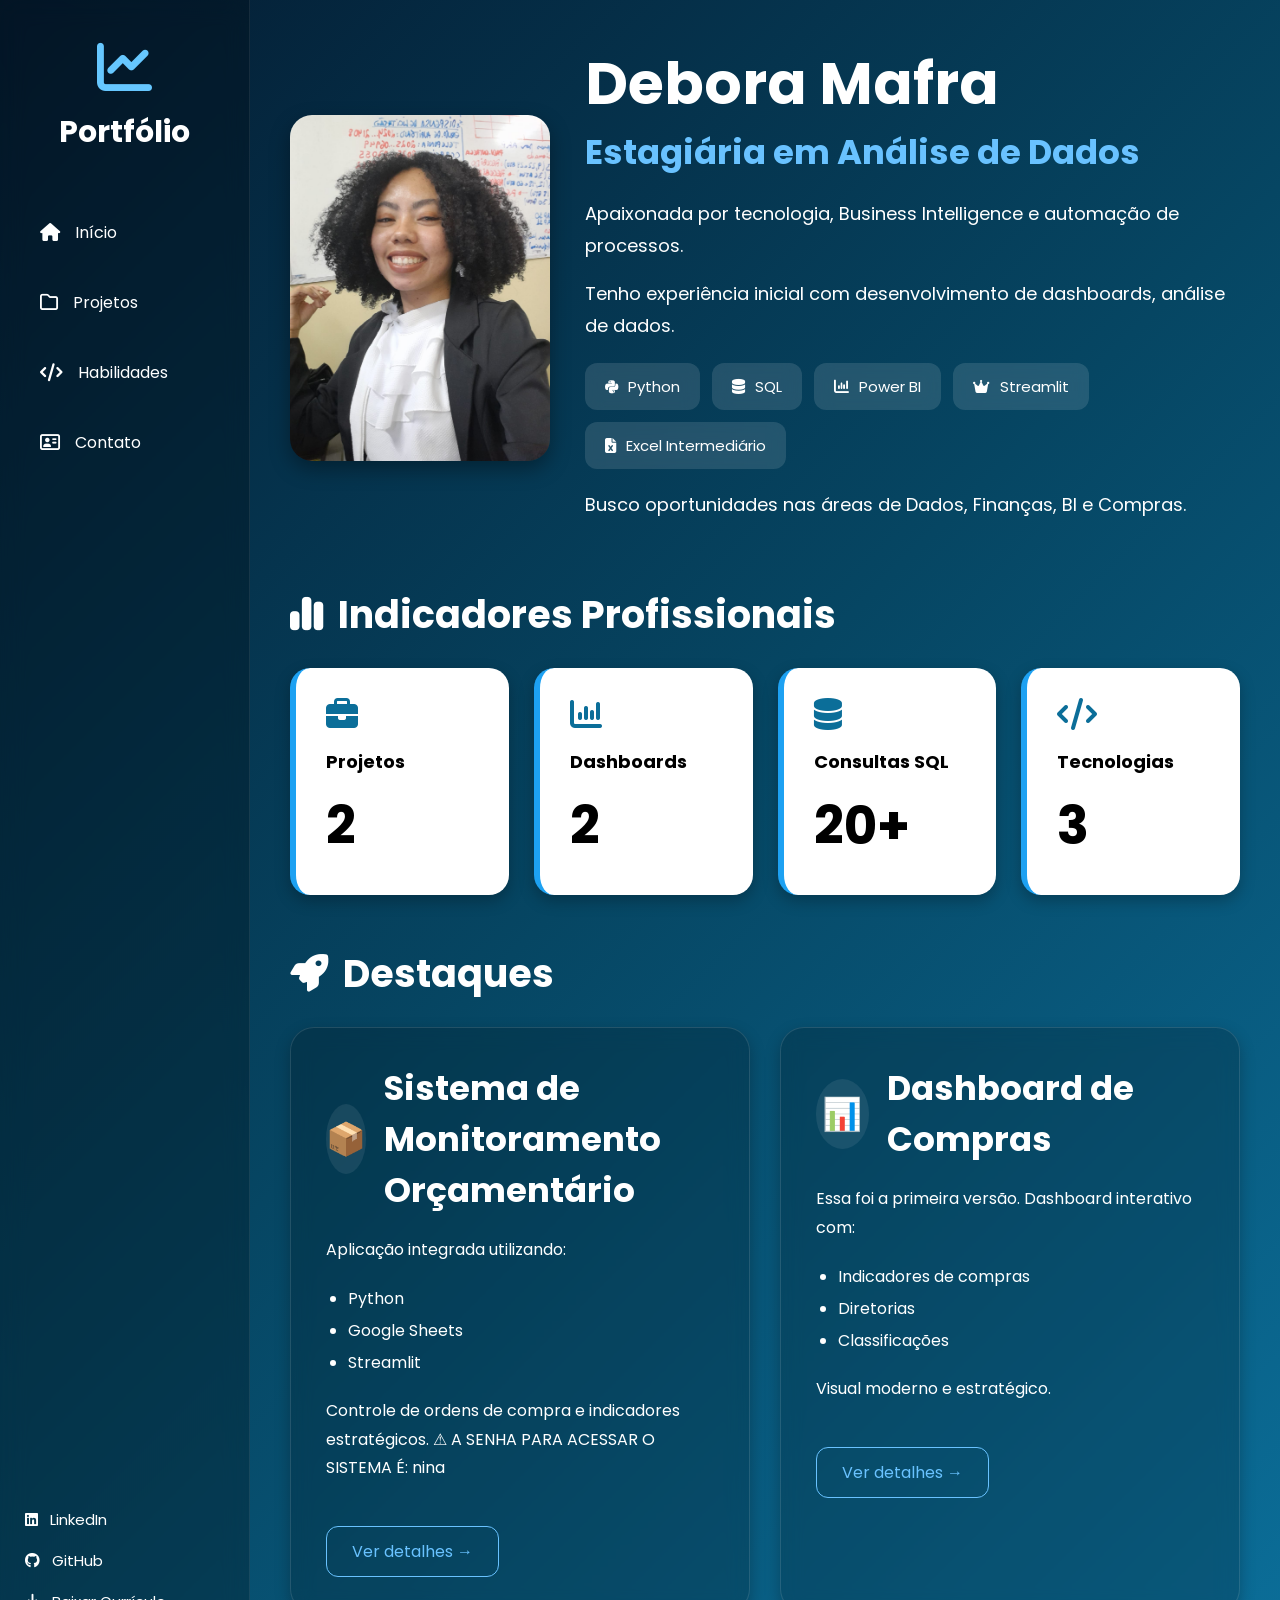
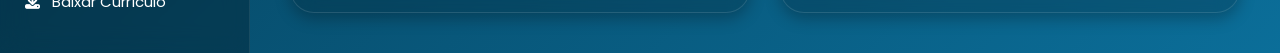
==== index.html @ f78bce86 "index" ====
<!DOCTYPE html>
<html lang="pt-br">
<head>
<meta charset="UTF-8">
<meta name="viewport" content="width=device-width, initial-scale=1.0">

<title>Portfólio Débora Mafra</title>

<link rel="preconnect" href="https://fonts.googleapis.com">
<link href="https://fonts.googleapis.com/css2?family=Poppins:wght@300;400;500;600;700&display=swap" rel="stylesheet">

<link rel="stylesheet"
href="https://cdnjs.cloudflare.com/ajax/libs/font-awesome/6.5.1/css/all.min.css"/>

<link rel="stylesheet" href="css/style.css">

</head>

<body>

<!-- =======================================================
SIDEBAR
======================================================= -->

<div class="sidebar">

    <div>

        <div class="logo">
            <i class="fa-solid fa-chart-line"></i>
            <h2>Portfólio</h2>
        </div>

        <div class="menu">

            <a href="#">
                <i class="fa-solid fa-house"></i>
                Início
            </a>

            <a href="#">
                <i class="fa-regular fa-folder"></i>
                Projetos
            </a>

            <a href="#">
                <i class="fa-solid fa-code"></i>
                Habilidades
            </a>

            <a href="#">
                <i class="fa-regular fa-address-card"></i>
                Contato
            </a>

        </div>

    </div>

    <div class="social">

        <a href="https://www.linkedin.com/in/debora-mafra-167b701a0" target="_blank">
            <i class="fa-brands fa-linkedin"></i>
            LinkedIn
        </a>

        <a href="https://github.com/MafraDeborita"target="_blank">
            <i class="fa-brands fa-github"></i>
            GitHub
        </a>

        <a href="https://canva.link/s6s443f8kf9l5qo"target="_blank">
            <i class="fa-solid fa-download"></i>
            Baixar Currículo
        </a>

    </div>

</div>

<!-- =======================================================
MAIN
======================================================= -->

<div class="container">

    <!-- TOP -->

    <div class="top">

        <img src="minha_foto.jpeg" alt="Débora Mafra">

        <div class="info">

            <h1>Debora Mafra</h1>

            <h3>Estagiária em Análise de Dados</h3>

            <p>
                Apaixonada por tecnologia, Business Intelligence e automação
                de processos.
            </p>

            <p>
                Tenho experiência inicial com desenvolvimento de dashboards,
                análise de dados.
            </p>

            <div class="skills">

                <div class="skill">
                    <i class="fa-brands fa-python"></i>
                    Python
                </div>

                <div class="skill">
                    <i class="fa-solid fa-database"></i>
                    SQL
                </div>

                <div class="skill">
                    <i class="fa-solid fa-chart-column"></i>
                    Power BI
                </div>

                <div class="skill">
                    <i class="fa-solid fa-crown"></i>
                    Streamlit
                </div>

                <div class="skill">
                    <i class="fa-solid fa-file-excel"></i>
                    Excel Intermediário
                </div>

            </div>

            <p>
                Busco oportunidades nas áreas de Dados, Finanças, BI e Compras.
            </p>

        </div>

    </div>

    <!-- KPI -->

    <h2 class="section-title">
        <i class="fa-solid fa-chart-simple"></i>
        Indicadores Profissionais
    </h2>

    <div class="kpis">

        <div class="kpi">
            <i class="fa-solid fa-briefcase"></i>
            <h4>Projetos</h4>
            <h2>2</h2>
        </div>

        <div class="kpi">
            <i class="fa-solid fa-chart-column"></i>
            <h4>Dashboards</h4>
            <h2>2</h2>
        </div>

        <div class="kpi">
            <i class="fa-solid fa-database"></i>
            <h4>Consultas SQL</h4>
            <h2>20+</h2>
        </div>

        <div class="kpi">
            <i class="fa-solid fa-code"></i>
            <h4>Tecnologias</h4>
            <h2>3</h2>
        </div>

    </div>

    <!-- CARDS -->

    <h2 class="section-title">  <!-- depois que crescer e eu criar mais projetos eu vou linkar as seções--> 
        <i class="fa-solid fa-rocket"></i>
        Destaques
    </h2>

    <div class="cards">

        <div class="card">

            <div class="card-header">

                <div class="icon-circle">
                    📦
                </div>

                <h3>Sistema de Monitoramento Orçamentário</h3>

            </div>

            <p>
                Aplicação integrada utilizando:
            </p>

            <ul>
                <li>Python</li>
                <li>Google Sheets</li>
                <li>Streamlit</li>
            </ul>

            <p>
                Controle de ordens de compra e indicadores estratégicos.
                ⚠ A SENHA PARA ACESSAR O SISTEMA É: nina
            </p>

            <a href="https://coordcompras.streamlit.app/" class="btn" target="_blank">
                Ver detalhes →
            </a>

        </div>

        <div class="card">

            <div class="card-header">

                <div class="icon-circle">
                    📊
                </div>

                <h3>Dashboard de Compras</h3>

            </div>

            <p>
                Essa foi a primeira versão.
                Dashboard interativo com:
            </p>

            <ul>
                <li>Indicadores de compras</li>
                <li>Diretorias</li>
                <li>Classificações</li>
            </ul>

            <p>
                Visual moderno e estratégico.
            </p>

            <a href="https://sistemacontrole-debora.streamlit.app/" class="btn" target="_blank">
                Ver detalhes →
            </a>

        </div>

    </div>

</div>

</body>
</html>
---- css/style.css ----
/* =======================================================
RESET
======================================================= */

*{
    margin:0;
    padding:0;
    box-sizing:border-box;
}

/* =======================================================
BODY
======================================================= */

body{
    font-family:'Poppins', sans-serif;

    background: linear-gradient(135deg,#041C32,#064663,#0B6E99);

    min-height:100vh;

    color:white;

    display:flex;
}

/* =======================================================
SIDEBAR
======================================================= */

.sidebar{

    width:250px;

    background: rgba(0,0,0,0.25);

    backdrop-filter: blur(12px);

    padding:40px 25px;

    display:flex;

    flex-direction:column;

    justify-content:space-between;

    border-right:1px solid rgba(255,255,255,0.08);
}

.logo{
    text-align:center;
}

.logo i{

    font-size:55px;

    margin-bottom:15px;

    color:#66C7FF;
}

.logo h2{
    font-size:30px;
}

.menu{

    margin-top:50px;
}

.menu a{

    display:flex;

    align-items:center;

    gap:15px;

    text-decoration:none;

    color:white;

    padding:15px;

    border-radius:14px;

    margin-bottom:15px;

    transition:0.3s;
}

.menu a:hover{

    background:#0B6E99;
}

.menu a i{

    font-size:18px;
}

.social{

    display:flex;

    flex-direction:column;

    gap:18px;
}

.social a{

    color:white;

    text-decoration:none;

    display:flex;

    align-items:center;

    gap:12px;

    font-size:15px;
}

/* =======================================================
CONTAINER
======================================================= */

.container{

    flex:1;

    padding:40px;
}

/* =======================================================
TOP
======================================================= */

.top{

    display:flex;

    gap:35px;

    align-items:center;

    margin-bottom:40px;
}

.top img{

    width:260px;

    border-radius:22px;

    box-shadow:0px 8px 20px rgba(0,0,0,0.35);
}

.info h1{

    font-size:58px;

    font-weight:700;
}

.info h3{

    color:#69C2FF;

    font-size:34px;

    margin-bottom:20px;
}

.info p{

    max-width:800px;

    line-height:1.8;

    font-size:18px;

    margin-bottom:15px;
}

/* =======================================================
SKILLS
======================================================= */

.skills{

    display:flex;

    gap:12px;

    flex-wrap:wrap;

    margin:20px 0;
}

.skill{

    background: rgba(255,255,255,0.12);

    padding:12px 20px;

    border-radius:12px;

    backdrop-filter: blur(8px);

    font-size:15px;

    display:flex;

    align-items:center;

    gap:10px;
}

/* =======================================================
SECTION TITLE
======================================================= */

.section-title{

    font-size:38px;

    margin:50px 0 25px;

    display:flex;

    align-items:center;

    gap:15px;
}

/* =======================================================
KPIS
======================================================= */

.kpis{

    display:grid;

    grid-template-columns:repeat(4,1fr);

    gap:25px;
}

.kpi{

    background:white;

    border-radius:20px;

    padding:30px;

    color:black;

    box-shadow:0px 6px 15px rgba(0,0,0,0.25);

    border-left:6px solid #1DA1F2;
}

.kpi i{

    color:#0B6E99;

    font-size:32px;

    margin-bottom:18px;
}

.kpi h4{

    font-size:18px;

    margin-bottom:12px;
}

.kpi h2{

    font-size:52px;
}

/* =======================================================
CARDS
======================================================= */

.cards{

    display:grid;

    grid-template-columns:1fr 1fr;

    gap:30px;
}

.card{

    background: rgba(0,0,0,0.18);

    border:1px solid rgba(255,255,255,0.12);

    border-radius:24px;

    padding:35px;

    backdrop-filter: blur(10px);

    box-shadow:0px 6px 15px rgba(0,0,0,0.25);

    transition:0.3s;
}

.card:hover{

    transform:translateY(-6px);
}

.card-header{

    display:flex;

    align-items:center;

    gap:18px;

    margin-bottom:20px;
}

.icon-circle{

    width:70px;

    height:70px;

    border-radius:50%;

    background:rgba(255,255,255,0.08);

    display:flex;

    align-items:center;

    justify-content:center;

    font-size:32px;

    color:#69C2FF;
}

.card h3{

    font-size:34px;
}

.card p{

    margin:18px 0;

    line-height:1.8;
}

.card ul{

    margin-left:22px;

    line-height:2;
}

.btn{

    margin-top:25px;

    display:inline-block;

    padding:12px 25px;

    border-radius:12px;

    border:1px solid #69C2FF;

    color:#69C2FF;

    text-decoration:none;

    transition:0.3s;
}

.btn:hover{

    background:#69C2FF;

    color:black;
}

/* =======================================================
RESPONSIVO
======================================================= */

@media(max-width:1200px){

    .kpis{
        grid-template-columns:1fr 1fr;
    }

    .cards{
        grid-template-columns:1fr;
    }

    .top{
        flex-direction:column;
        align-items:flex-start;
    }
}

@media(max-width:768px){

    body{
        flex-direction:column;
    }

    .sidebar{
        width:100%;
    }

    .kpis{
        grid-template-columns:1fr;
    }

    .info h1{
        font-size:42px;
    }
}
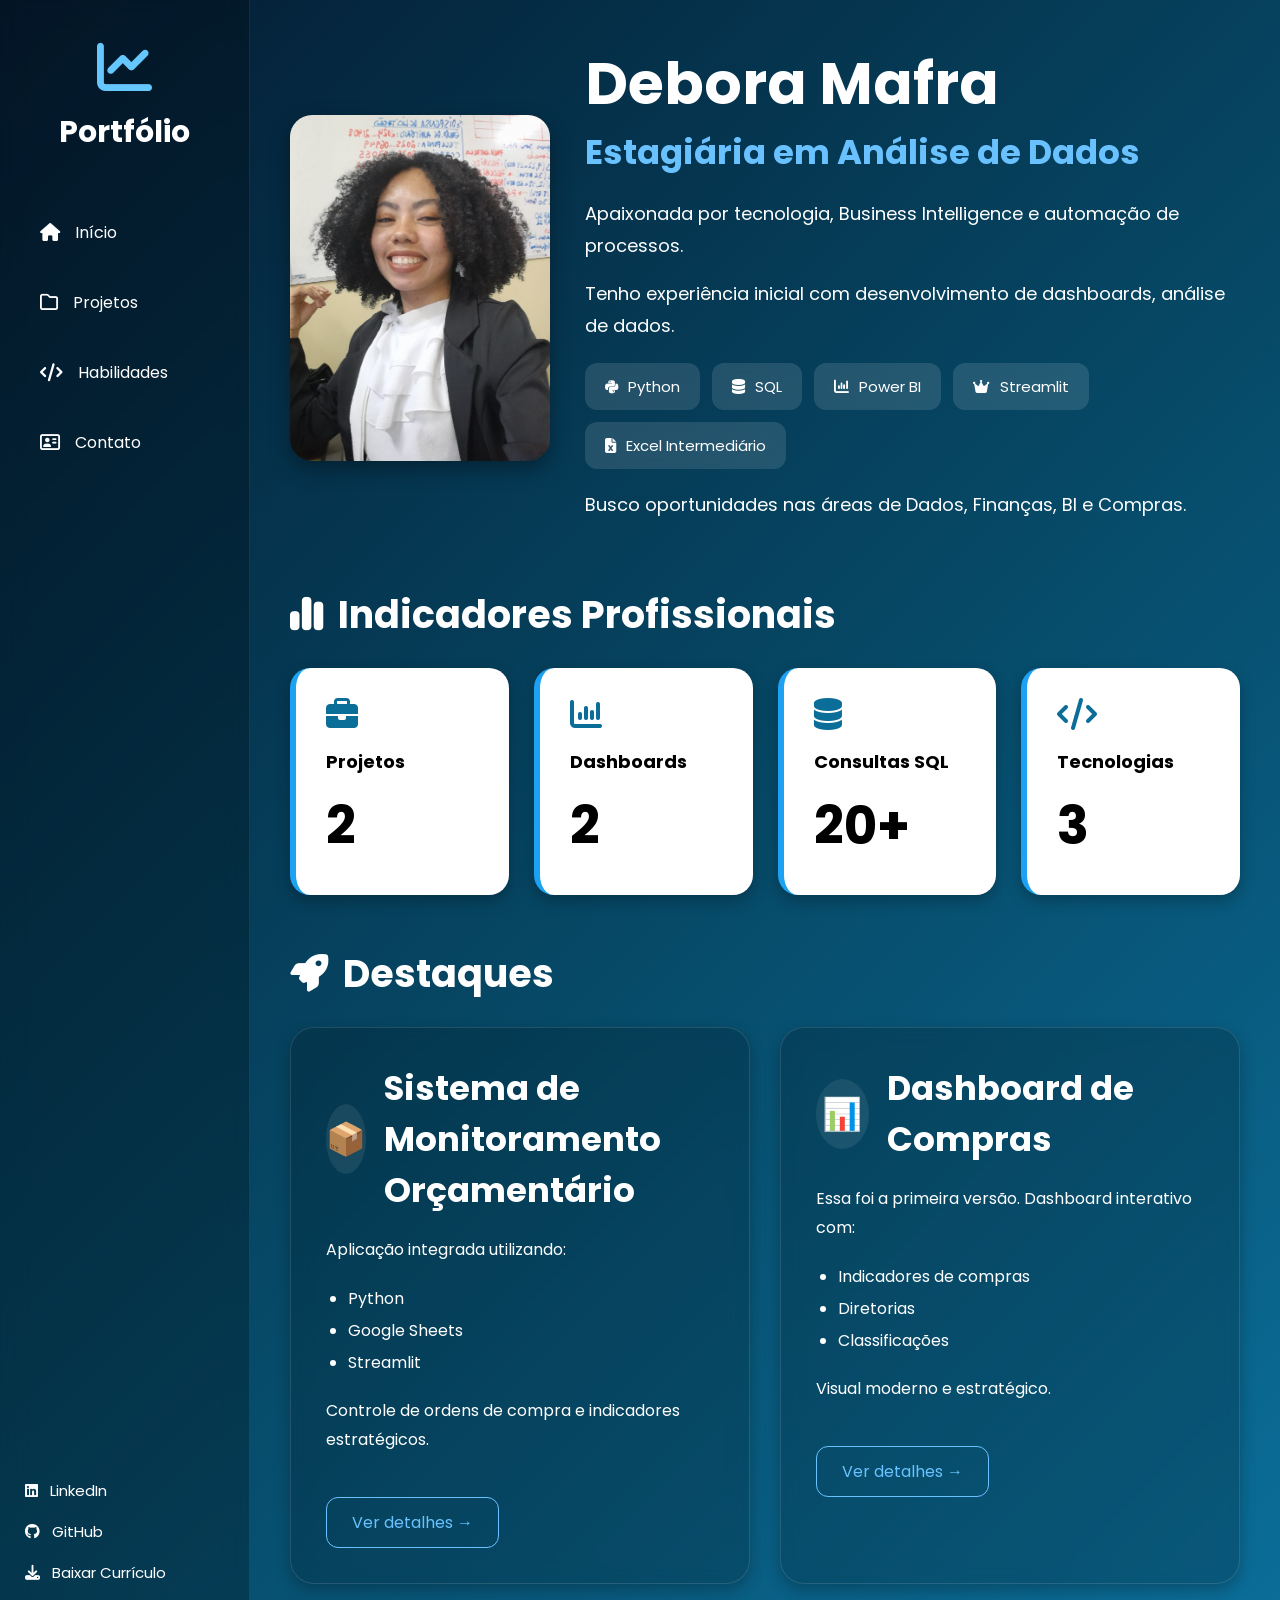
==== commit 707ebba7: "ajuste" ====
--- a/index.html
+++ b/index.html
@@ -210,8 +210,7 @@
             </ul>
 
             <p>
-                Controle de ordens de compra e indicadores estratégicos.
-                ⚠ A SENHA PARA ACESSAR O SISTEMA É: nina
+                Controle de ordens de compra e indicadores estratégicos.                
             </p>
 
             <a href="https://coordcompras.streamlit.app/" class="btn" target="_blank">
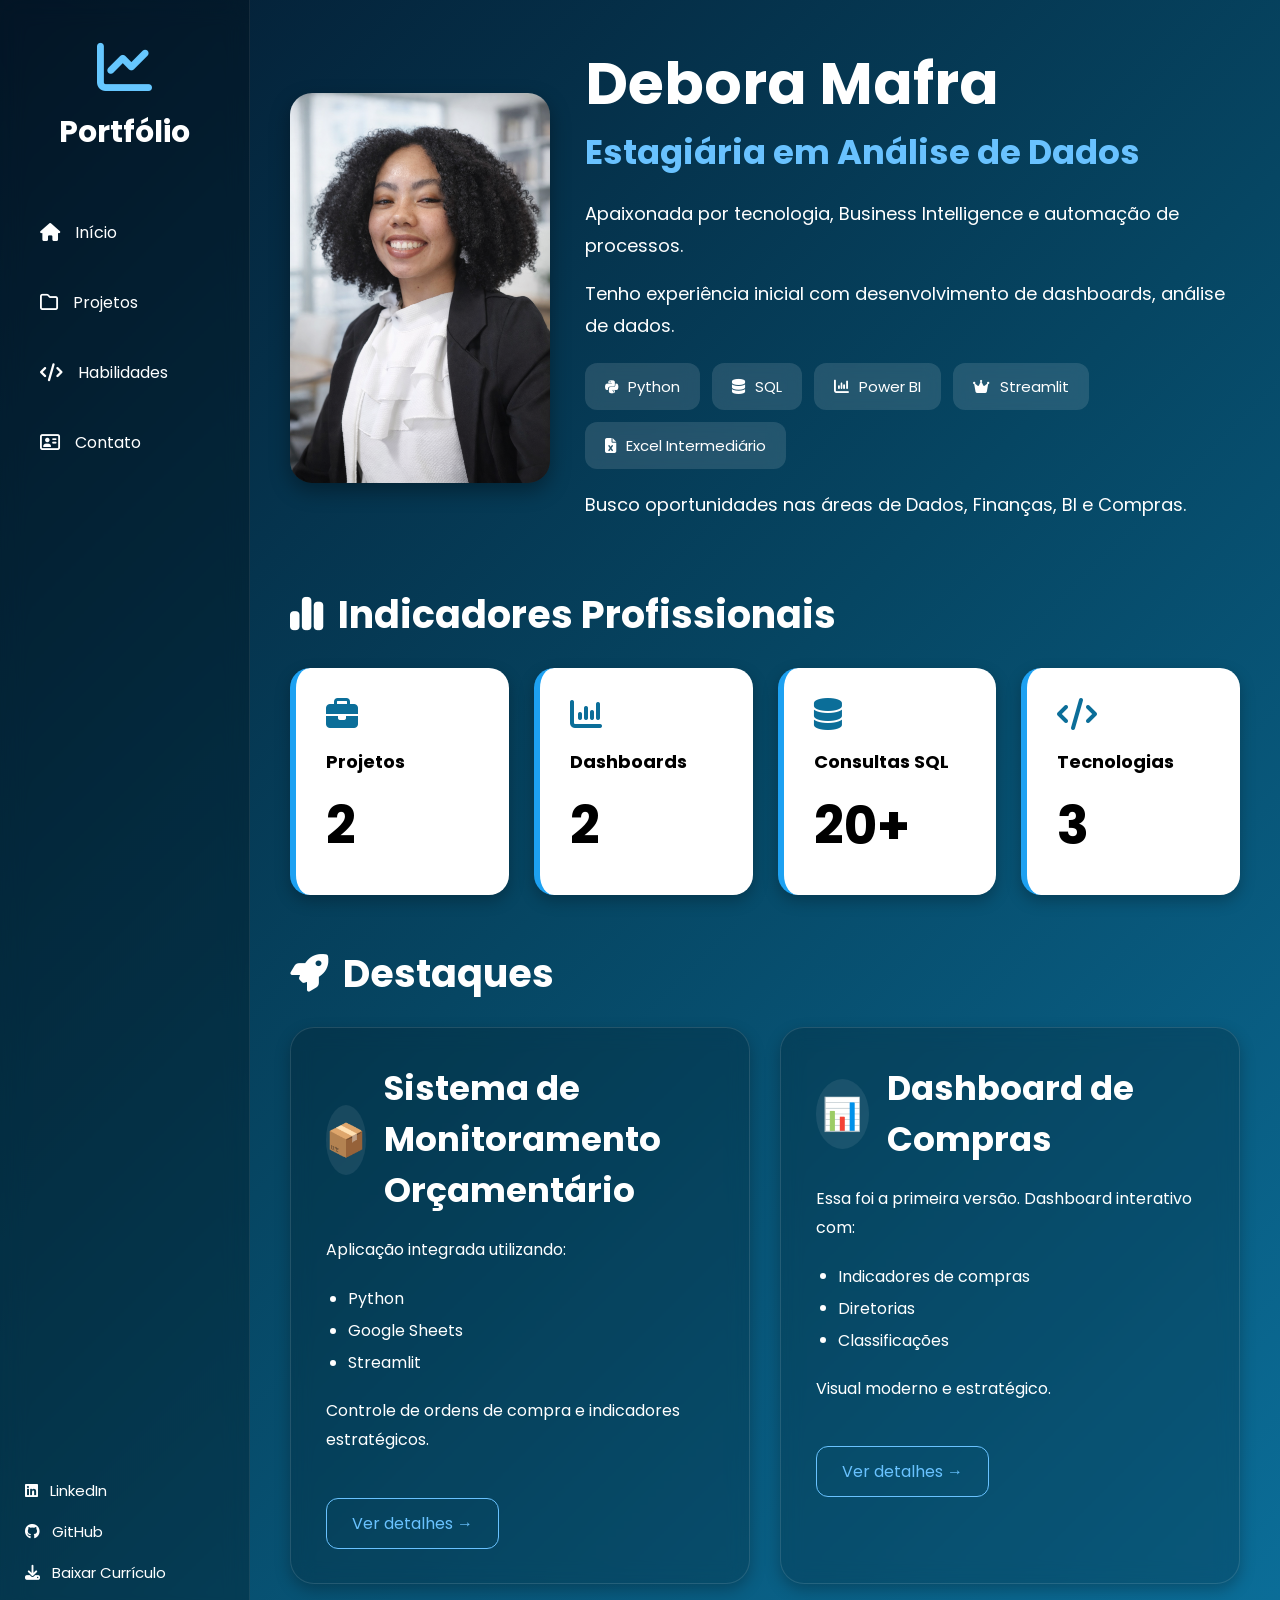
==== commit da93bea6: "alterei minha foto" ====
--- a/index.html
+++ b/index.html
@@ -88,7 +88,7 @@
 
     <div class="top">
 
-        <img src="minha_foto.jpeg" alt="Débora Mafra">
+        <img src="minha_foto.png" alt="Débora Mafra">
 
         <div class="info">
 
